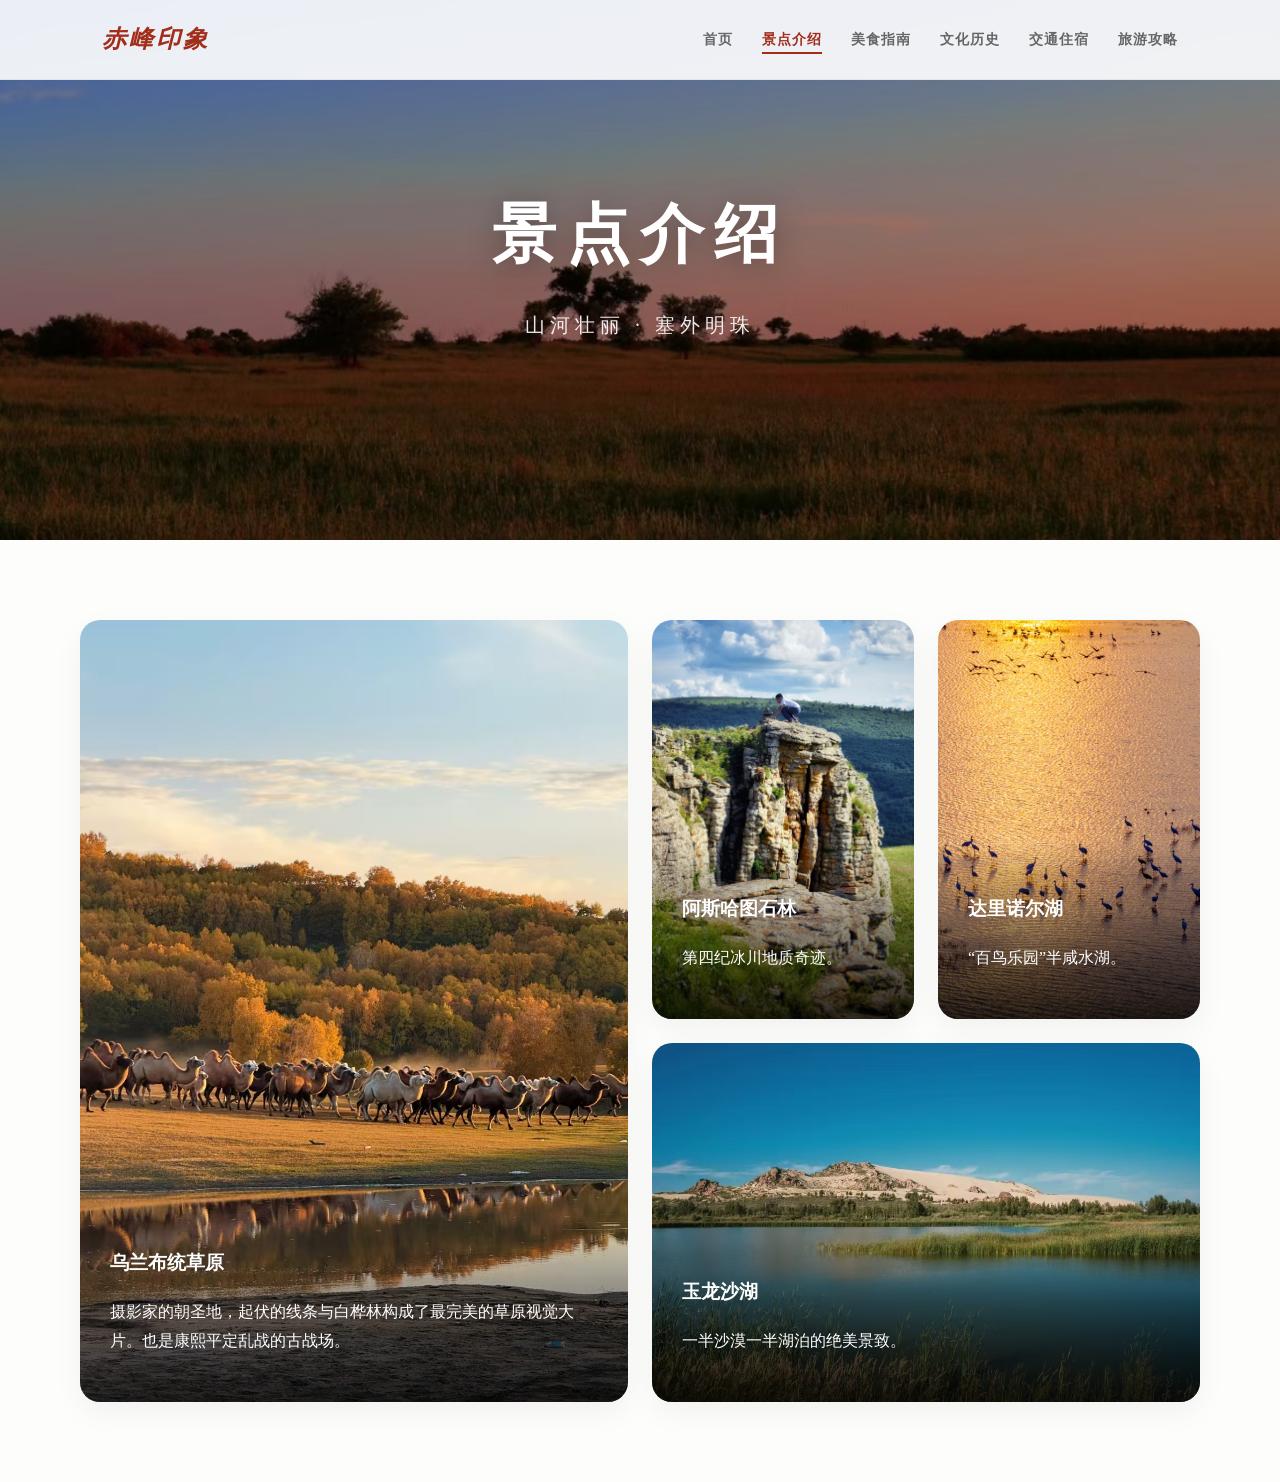
==== attractions.html @ 3bf9416d "Add files via upload" ====
<!DOCTYPE html>
<html lang="zh-CN">
<head>
    <meta charset="UTF-8">
    <meta name="viewport" content="width=device-width, initial-scale=1.0">
    <title>景点介绍 - 赤峰印象 | Attractions</title>
    <link rel="stylesheet" href="style.css">
</head>
<body>
    <nav>
        <div class="logo">赤峰印象</div>
        <div class="nav-links">
            <a href="index.html">首页</a>
            <a href="attractions.html" class="active">景点介绍</a>
            <a href="food.html">美食指南</a>
            <a href="history.html">文化历史</a>
            <a href="transport.html">交通住宿</a>
            <a href="strategy.html">旅游攻略</a>
        </div>
    </nav>

    <header class="hero-header" style="background-image: url('./images/im_bg2.jpg');">
        <h1>景点介绍</h1>
        <p>山河壮丽 · 塞外明珠</p>
    </header>

    <main class="container">
        <div class="bento-grid">
            <div class="bento-item col-2 row-2">
                <img src="./images/im_wlbt.jpg" alt="乌兰布统">
                <div class="bento-content">
                    <h3>乌兰布统草原</h3>
                    <p>摄影家的朝圣地，起伏的线条与白桦林构成了最完美的草原视觉大片。也是康熙平定乱战的古战场。</p>
                </div>
            </div>
            <div class="bento-item">
                <img src="./images/im_asht.jpg" alt="石林">
                <div class="bento-content">
                    <h3>阿斯哈图石林</h3>
                    <p>第四纪冰川地质奇迹。</p>
                </div>
            </div>
            <div class="bento-item">
                <img src="./images/im_dlne.jpg" alt="湖泊">
                <div class="bento-content">
                    <h3>达里诺尔湖</h3>
                    <p>“百鸟乐园”半咸水湖。</p>
                </div>
            </div>
            <div class="bento-item col-2">
                <img src="./images/im_ylsh.jpg" alt="沙湖">
                <div class="bento-content">
                    <h3>玉龙沙湖</h3>
                    <p>一半沙漠一半湖泊的绝美景致。</p>
                </div>
            </div>
        </div>
    </main>
    <!-- 复用首页页脚 -->
</body>
</html>
---- style.css ----
/* --- Chifeng Project Common Styles --- */
:root {
    --red: #a12d1a;    /* 经典红山红 */
    --gold: #b2945d;   /* 历史金 */
    --warm-bg: #fdfdfb; /* 复古纸张白 */
    --dark: #1a1a1a;
    --gray: #666;
    --light-gray: #f4f4f4;
}

* { box-sizing: border-box; transition: all 0.4s cubic-bezier(0.165, 0.84, 0.44, 1); }
body { 
    margin: 0; padding: 0; 
    font-family: "Microsoft YaHei", "PingFang SC", "Hiragino Sans GB", serif; 
    background-color: var(--warm-bg); color: var(--dark);
    line-height: 1.8;
}

a { text-decoration: none; color: inherit; }

/* 导航栏 */
nav {
    position: fixed; top: 0; width: 100%; z-index: 1000;
    background: rgba(255,255,255,0.9); backdrop-filter: blur(10px);
    padding: 18px 8%; display: flex;
    justify-content: space-between; align-items: center;
    border-bottom: 1px solid rgba(0,0,0,0.05);
}
.logo { font-size: 24px; font-weight: 900; color: var(--red); letter-spacing: 3px; font-style: italic; }
.nav-links a { margin-left: 25px; font-size: 14px; font-weight: bold; color: var(--gray); text-transform: uppercase; letter-spacing: 1px; }
.nav-links a:hover, .nav-links a.active { color: var(--red); border-bottom: 2px solid var(--red); padding-bottom: 5px; }

/* 公用页面头部 */
.hero-header {
    height: 60vh; background-size: cover; background-position: center;
    display: flex; flex-direction: column; justify-content: center;
    align-items: center; color: white; text-align: center;
    position: relative; margin-top: 0;
}
.hero-header::after {
    content: ''; position: absolute; inset: 0; background: rgba(0,0,0,0.4); z-index: 1;
}
.hero-header h1 { position: relative; z-index: 2; font-size: 64px; letter-spacing: 10px; font-weight: 900; filter: drop-shadow(0 5px 15px rgba(0,0,0,0.3)); margin: 0; }
.hero-header p { position: relative; z-index: 2; font-size: 20px; letter-spacing: 5px; margin-top: 15px; opacity: 0.9; }

.container { max-width: 1200px; margin: 80px auto; padding: 0 40px; }

/* 响应式网格 */
.bento-grid { display: grid; grid-template-columns: repeat(4, 1fr); gap: 24px; }
.bento-item { position: relative; border-radius: 20px; overflow: hidden; background: #fff; box-shadow: 0 10px 30px rgba(0,0,0,0.05); }
.bento-item.col-2 { grid-column: span 2; }
.bento-item.row-2 { grid-row: span 2; }
.bento-item img { width: 100%; height: 100%; object-fit: cover; }
.bento-content { position: absolute; bottom: 0; left: 0; right: 0; padding: 30px; background: linear-gradient(transparent, rgba(0,0,0,0.8)); color: white; }

/* 表格样式 */
.data-table { width: 100%; border-collapse: collapse; background: white; border-radius: 20px; overflow: hidden; box-shadow: 0 5px 20px rgba(0,0,0,0.05); }
.data-table th { background: var(--red); color: white; padding: 20px; text-align: left; }
.data-table td { padding: 20px; border-bottom: 1px solid var(--light-gray); }

/* 页脚 */
footer { background: #111; color: #555; padding: 80px 8% 40px; margin-top: 100px; }
.footer-grid { display: grid; grid-template-columns: 2fr 1fr 1fr; gap: 60px; }
.footer-grid h4 { color: white; margin-bottom: 25px; letter-spacing: 2px; }
.footer-grid p { line-height: 2; font-size: 14px; }
.copyright { text-align: center; border-top: 1px solid #222; margin-top: 60px; padding-top: 30px; font-size: 11px; letter-spacing: 4px; text-transform: uppercase; }

/* 移动端 */
@media (max-width: 900px) {
    .bento-grid, .footer-grid { grid-template-columns: 1fr; }
    .hero-header h1 { font-size: 40px; }
    .col-2, .row-2 { grid-column: auto; grid-row: auto; }
}
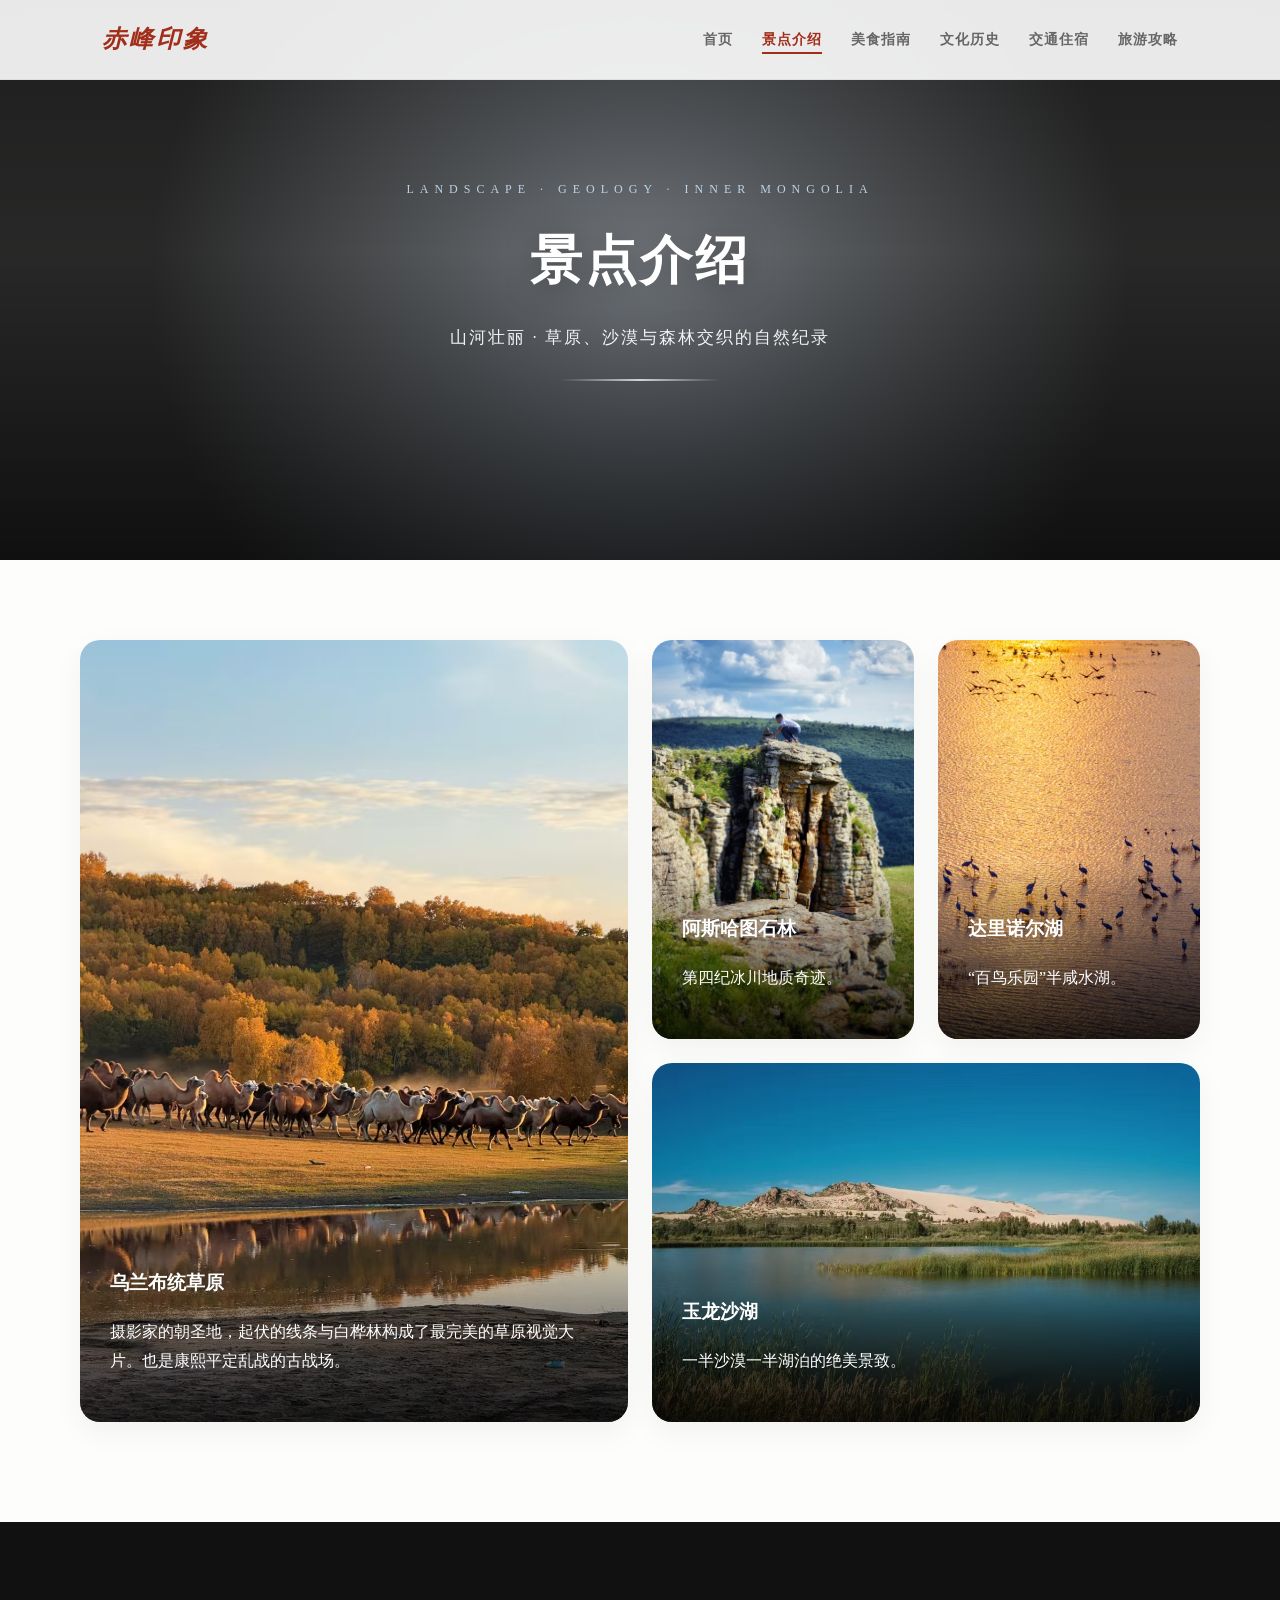
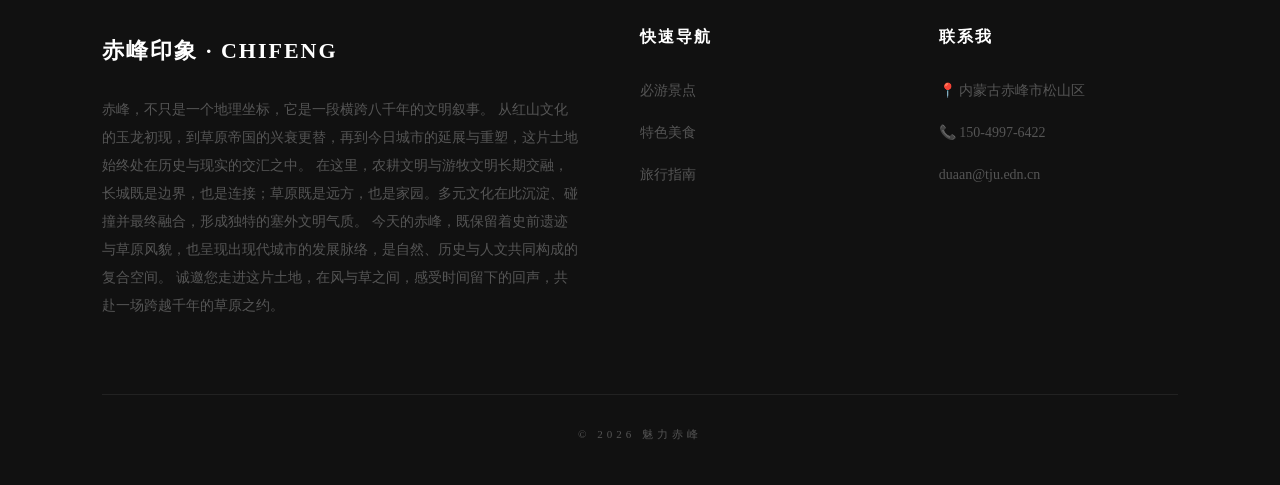
==== commit 1508768c: "Add files via upload" ====
--- a/attractions.html
+++ b/attractions.html
@@ -18,12 +18,91 @@
             <a href="strategy.html">旅游攻略</a>
         </div>
     </nav>
+<header class="hero-header" style="
+    position:relative;
+    height:560px;
+    display:flex;
+    flex-direction:column;
+    justify-content:center;
+    align-items:center;
+    text-align:center;
+    color:#fff;
+    overflow:hidden;
+    background:url('./images/im_jd.jpg') center/cover no-repeat;
+">
 
-    <header class="hero-header" style="background-image: url('./images/im_bg2.jpg');">
-        <h1>景点介绍</h1>
-        <p>山河壮丽 · 塞外明珠</p>
-    </header>
+    <!-- 自然纪录片风遮罩（更清透一点） -->
+    <div style="
+        position:absolute;
+        inset:0;
+        background:linear-gradient(
+            to bottom,
+            rgba(0,0,0,0.45) 0%,
+            rgba(0,0,0,0.25) 45%,
+            rgba(0,0,0,0.7) 100%
+        );
+        z-index:1;
+    "></div>
 
+    <!-- 空气感 / 地理感（更像航拍纪录片） -->
+    <div style="
+        position:absolute;
+        inset:0;
+        background:radial-gradient(
+            circle at center,
+            rgba(120,180,255,0.08),
+            rgba(0,0,0,0.65) 70%
+        );
+        z-index:2;
+    "></div>
+
+    <!-- 内容层 -->
+    <div style="
+        position:relative;
+        z-index:3;
+        max-width:850px;
+        padding:0 20px;
+    ">
+
+        <div style="
+            font-size:12px;
+            letter-spacing:6px;
+            opacity:0.85;
+            margin-bottom:14px;
+            color:#cfe8ff;
+        ">
+            LANDSCAPE · GEOLOGY · INNER MONGOLIA
+        </div>
+
+        <h1 style="
+            font-size:52px;
+            margin:0 0 12px;
+            font-weight:700;
+            letter-spacing:3px;
+        ">
+            景点介绍
+        </h1>
+
+        <p style="
+            font-size:17px;
+            opacity:0.92;
+            letter-spacing:2px;
+            line-height:1.8;
+        ">
+            山河壮丽 · 草原、沙漠与森林交织的自然纪录
+        </p>
+
+        <!-- 更“地理纪录片”的分隔线 -->
+        <div style="
+            width:160px;
+            height:2px;
+            background:linear-gradient(to right, transparent, rgba(255,255,255,0.75), transparent);
+            margin:26px auto 0;
+        "></div>
+
+    </div>
+
+</header>
     <main class="container">
         <div class="bento-grid">
             <div class="bento-item col-2 row-2">
@@ -56,6 +135,26 @@
             </div>
         </div>
     </main>
-    <!-- 复用首页页脚 -->
+   <footer>
+        <div class="footer-grid">
+            <div>
+                <h4 style="font-size: 22px;">赤峰印象 · CHIFENG</h4>
+                <p>赤峰，不只是一个地理坐标，它是一段横跨八千年的文明叙事。 从红山文化的玉龙初现，到草原帝国的兴衰更替，再到今日城市的延展与重塑，这片土地始终处在历史与现实的交汇之中。 在这里，农耕文明与游牧文明长期交融，长城既是边界，也是连接；草原既是远方，也是家园。多元文化在此沉淀、碰撞并最终融合，形成独特的塞外文明气质。 今天的赤峰，既保留着史前遗迹与草原风貌，也呈现出现代城市的发展脉络，是自然、历史与人文共同构成的复合空间。 诚邀您走进这片土地，在风与草之间，感受时间留下的回声，共赴一场跨越千年的草原之约。</p>
+            </div>
+            <div>
+                <h4>快速导航</h4>
+                <p><a href="attractions.html">必游景点</a></p>
+                <p><a href="food.html">特色美食</a></p>
+                <p><a href="strategy.html">旅行指南</a></p>
+            </div>
+            <div>
+                <h4>联系我</h4>
+                <p>📍 内蒙古赤峰市松山区</p>
+                <p>📞 150-4997-6422</p>
+                <p>duaan@tju.edn.cn</p>
+            </div>
+        </div>
+        <div class="copyright">© 2026 魅力赤峰</div>
+    </footer>
 </body>
-</html>
+</html>
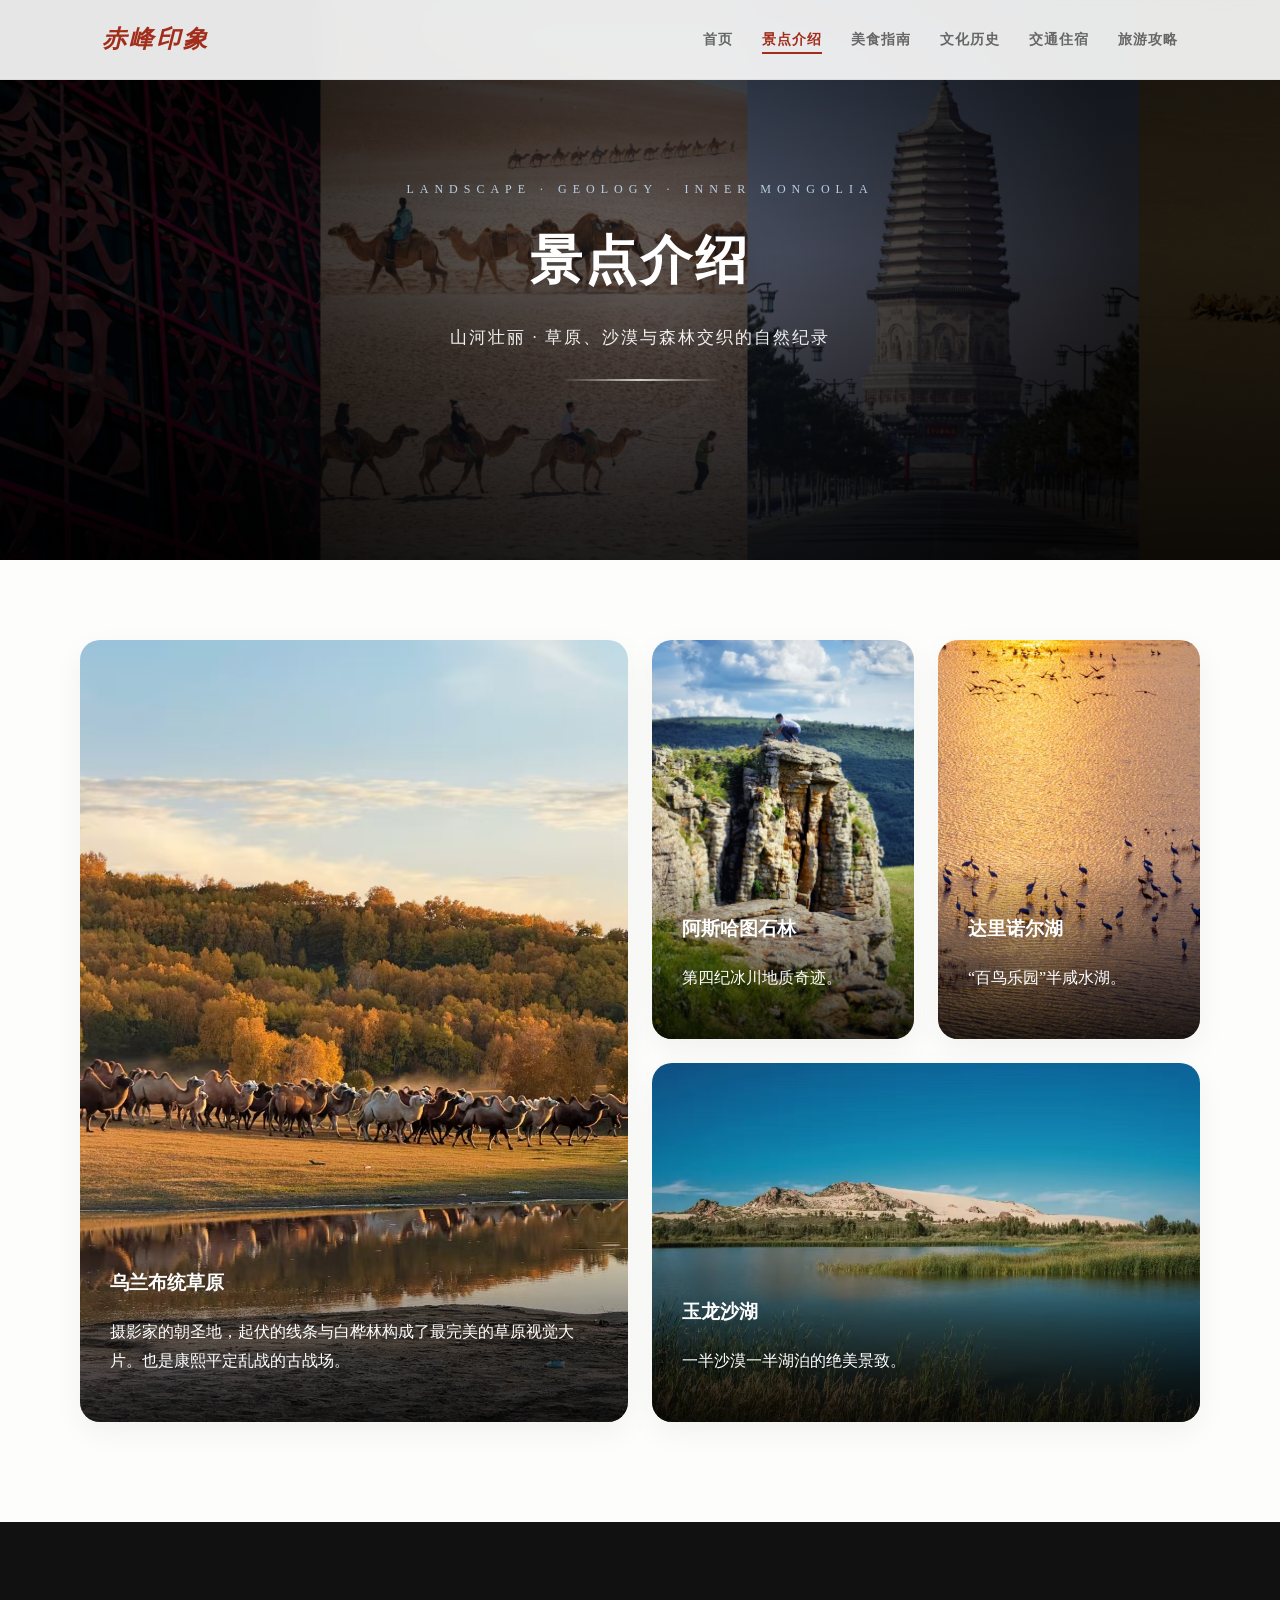
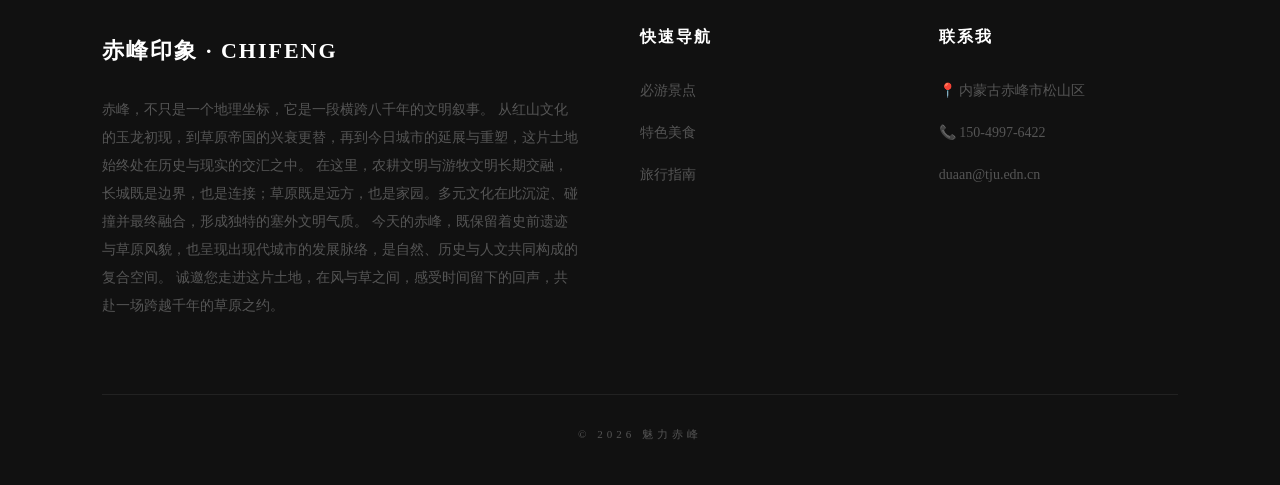
==== commit 14e12c79: "Update attractions.html" ====
--- a/attractions.html
+++ b/attractions.html
@@ -1,6 +1,6 @@
 <!DOCTYPE html>
 <html lang="zh-CN">
-<head>
+<head> 
     <meta charset="UTF-8">
     <meta name="viewport" content="width=device-width, initial-scale=1.0">
     <title>景点介绍 - 赤峰印象 | Attractions</title>
@@ -157,4 +157,4 @@
         <div class="copyright">© 2026 魅力赤峰</div>
     </footer>
 </body>
-</html>+</html>
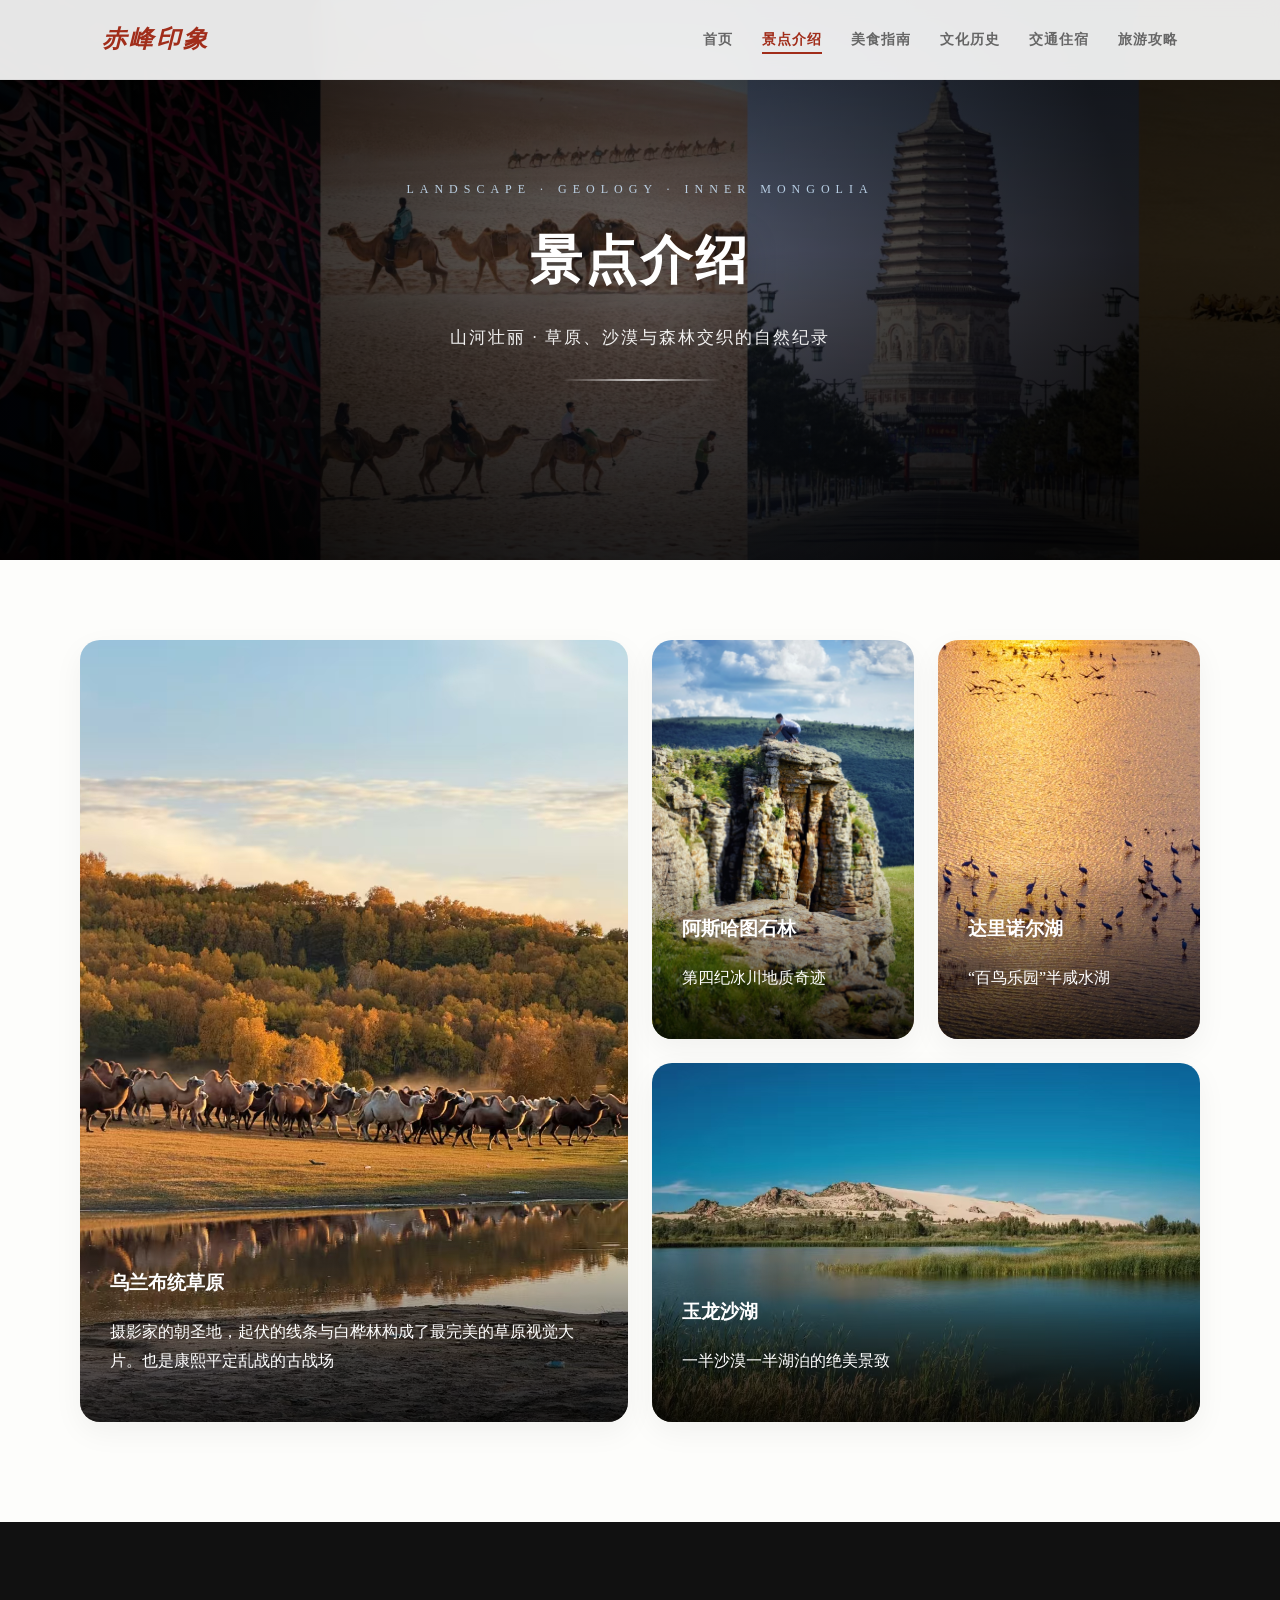
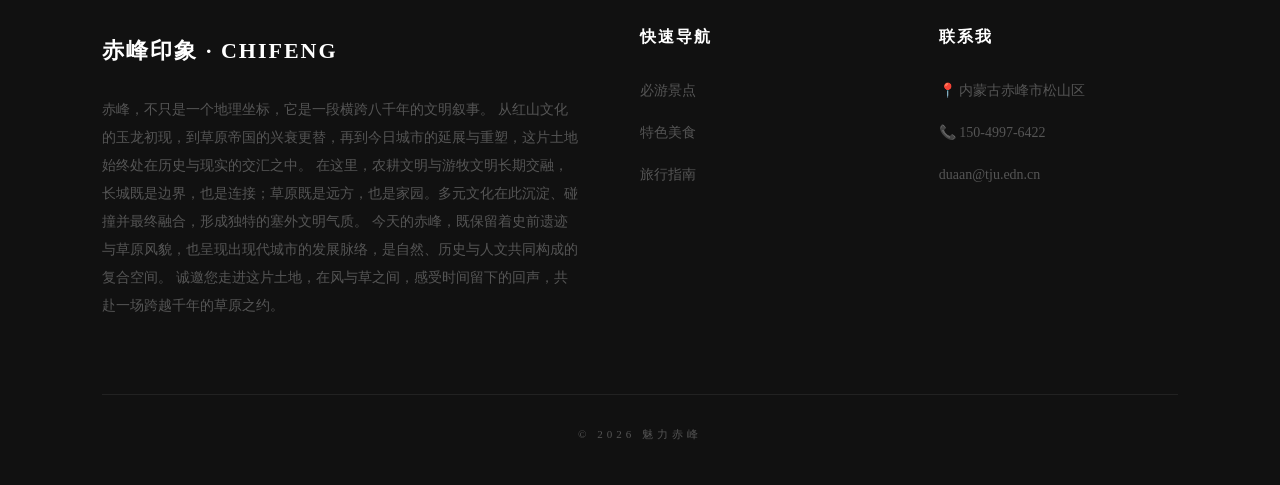
==== commit 7e70debe: "Add files via upload" ====
--- a/attractions.html
+++ b/attractions.html
@@ -1,6 +1,6 @@
 <!DOCTYPE html>
 <html lang="zh-CN">
-<head> 
+<head>
     <meta charset="UTF-8">
     <meta name="viewport" content="width=device-width, initial-scale=1.0">
     <title>景点介绍 - 赤峰印象 | Attractions</title>
@@ -109,28 +109,28 @@
                 <img src="./images/im_wlbt.jpg" alt="乌兰布统">
                 <div class="bento-content">
                     <h3>乌兰布统草原</h3>
-                    <p>摄影家的朝圣地，起伏的线条与白桦林构成了最完美的草原视觉大片。也是康熙平定乱战的古战场。</p>
+                    <p>摄影家的朝圣地，起伏的线条与白桦林构成了最完美的草原视觉大片。也是康熙平定乱战的古战场</p>
                 </div>
             </div>
             <div class="bento-item">
                 <img src="./images/im_asht.jpg" alt="石林">
                 <div class="bento-content">
                     <h3>阿斯哈图石林</h3>
-                    <p>第四纪冰川地质奇迹。</p>
+                    <p>第四纪冰川地质奇迹</p>
                 </div>
             </div>
             <div class="bento-item">
                 <img src="./images/im_dlne.jpg" alt="湖泊">
                 <div class="bento-content">
                     <h3>达里诺尔湖</h3>
-                    <p>“百鸟乐园”半咸水湖。</p>
+                    <p>“百鸟乐园”半咸水湖</p>
                 </div>
             </div>
             <div class="bento-item col-2">
                 <img src="./images/im_ylsh.jpg" alt="沙湖">
                 <div class="bento-content">
                     <h3>玉龙沙湖</h3>
-                    <p>一半沙漠一半湖泊的绝美景致。</p>
+                    <p>一半沙漠一半湖泊的绝美景致</p>
                 </div>
             </div>
         </div>
@@ -157,4 +157,4 @@
         <div class="copyright">© 2026 魅力赤峰</div>
     </footer>
 </body>
-</html>
+</html>
--- a/style.css
+++ b/style.css
@@ -1,73 +1,215 @@
-/* --- Chifeng Project Common Styles --- */
-:root {
-    --red: #a12d1a;    /* 经典红山红 */
-    --gold: #b2945d;   /* 历史金 */
-    --warm-bg: #fdfdfb; /* 复古纸张白 */
-    --dark: #1a1a1a;
-    --gray: #666;
-    --light-gray: #f4f4f4;
-}
-
-* { box-sizing: border-box; transition: all 0.4s cubic-bezier(0.165, 0.84, 0.44, 1); }
-body { 
-    margin: 0; padding: 0; 
-    font-family: "Microsoft YaHei", "PingFang SC", "Hiragino Sans GB", serif; 
-    background-color: var(--warm-bg); color: var(--dark);
-    line-height: 1.8;
-}
-
-a { text-decoration: none; color: inherit; }
-
-/* 导航栏 */
-nav {
-    position: fixed; top: 0; width: 100%; z-index: 1000;
-    background: rgba(255,255,255,0.9); backdrop-filter: blur(10px);
-    padding: 18px 8%; display: flex;
-    justify-content: space-between; align-items: center;
-    border-bottom: 1px solid rgba(0,0,0,0.05);
-}
-.logo { font-size: 24px; font-weight: 900; color: var(--red); letter-spacing: 3px; font-style: italic; }
-.nav-links a { margin-left: 25px; font-size: 14px; font-weight: bold; color: var(--gray); text-transform: uppercase; letter-spacing: 1px; }
-.nav-links a:hover, .nav-links a.active { color: var(--red); border-bottom: 2px solid var(--red); padding-bottom: 5px; }
-
-/* 公用页面头部 */
-.hero-header {
-    height: 60vh; background-size: cover; background-position: center;
-    display: flex; flex-direction: column; justify-content: center;
-    align-items: center; color: white; text-align: center;
-    position: relative; margin-top: 0;
-}
-.hero-header::after {
-    content: ''; position: absolute; inset: 0; background: rgba(0,0,0,0.4); z-index: 1;
-}
-.hero-header h1 { position: relative; z-index: 2; font-size: 64px; letter-spacing: 10px; font-weight: 900; filter: drop-shadow(0 5px 15px rgba(0,0,0,0.3)); margin: 0; }
-.hero-header p { position: relative; z-index: 2; font-size: 20px; letter-spacing: 5px; margin-top: 15px; opacity: 0.9; }
-
-.container { max-width: 1200px; margin: 80px auto; padding: 0 40px; }
-
-/* 响应式网格 */
-.bento-grid { display: grid; grid-template-columns: repeat(4, 1fr); gap: 24px; }
-.bento-item { position: relative; border-radius: 20px; overflow: hidden; background: #fff; box-shadow: 0 10px 30px rgba(0,0,0,0.05); }
-.bento-item.col-2 { grid-column: span 2; }
-.bento-item.row-2 { grid-row: span 2; }
-.bento-item img { width: 100%; height: 100%; object-fit: cover; }
-.bento-content { position: absolute; bottom: 0; left: 0; right: 0; padding: 30px; background: linear-gradient(transparent, rgba(0,0,0,0.8)); color: white; }
-
-/* 表格样式 */
-.data-table { width: 100%; border-collapse: collapse; background: white; border-radius: 20px; overflow: hidden; box-shadow: 0 5px 20px rgba(0,0,0,0.05); }
-.data-table th { background: var(--red); color: white; padding: 20px; text-align: left; }
-.data-table td { padding: 20px; border-bottom: 1px solid var(--light-gray); }
-
-/* 页脚 */
-footer { background: #111; color: #555; padding: 80px 8% 40px; margin-top: 100px; }
-.footer-grid { display: grid; grid-template-columns: 2fr 1fr 1fr; gap: 60px; }
-.footer-grid h4 { color: white; margin-bottom: 25px; letter-spacing: 2px; }
-.footer-grid p { line-height: 2; font-size: 14px; }
-.copyright { text-align: center; border-top: 1px solid #222; margin-top: 60px; padding-top: 30px; font-size: 11px; letter-spacing: 4px; text-transform: uppercase; }
-
-/* 移动端 */
-@media (max-width: 900px) {
-    .bento-grid, .footer-grid { grid-template-columns: 1fr; }
-    .hero-header h1 { font-size: 40px; }
-    .col-2, .row-2 { grid-column: auto; grid-row: auto; }
-}
+/* --- Chifeng Project Common Styles --- */
+:root {
+    --red: #a12d1a;    /* 经典红山红 */
+    --gold: #b2945d;   /* 历史金 */
+    --warm-bg: #fdfdfb; /* 复古纸张白 */
+    --dark: #1a1a1a;
+    --gray: #666;
+    --light-gray: #f4f4f4;
+}
+
+* { box-sizing: border-box; transition: all 0.4s cubic-bezier(0.165, 0.84, 0.44, 1); }
+body { 
+    margin: 0; padding: 0; 
+    font-family: "Microsoft YaHei", "PingFang SC", "Hiragino Sans GB", serif; 
+    background-color: var(--warm-bg); color: var(--dark);
+    line-height: 1.8;
+}
+
+a { text-decoration: none; color: inherit; }
+
+/* 导航栏 */
+nav {
+    position: fixed; top: 0; width: 100%; z-index: 1000;
+    background: rgba(255,255,255,0.9); backdrop-filter: blur(10px);
+    padding: 18px 8%; display: flex;
+    justify-content: space-between; align-items: center;
+    border-bottom: 1px solid rgba(0,0,0,0.05);
+}
+.logo { font-size: 24px; font-weight: 900; color: var(--red); letter-spacing: 3px; font-style: italic; }
+.nav-links a { margin-left: 25px; font-size: 14px; font-weight: bold; color: var(--gray); text-transform: uppercase; letter-spacing: 1px; }
+.nav-links a:hover, .nav-links a.active { color: var(--red); border-bottom: 2px solid var(--red); padding-bottom: 5px; }
+
+/* 公用页面头部 */
+.hero-header {
+    height: 60vh; background-size: cover; background-position: center;
+    display: flex; flex-direction: column; justify-content: center;
+    align-items: center; color: white; text-align: center;
+    position: relative; margin-top: 0;
+}
+.hero-header::after {
+    content: ''; position: absolute; inset: 0; background: rgba(0,0,0,0.4); z-index: 1;
+}
+.hero-header h1 { position: relative; z-index: 2; font-size: 64px; letter-spacing: 10px; font-weight: 900; filter: drop-shadow(0 5px 15px rgba(0,0,0,0.3)); margin: 0; }
+.hero-header p { position: relative; z-index: 2; font-size: 20px; letter-spacing: 5px; margin-top: 15px; opacity: 0.9; }
+
+.container { max-width: 1200px; margin: 80px auto; padding: 0 40px; }
+
+/* 响应式网格 */
+.bento-grid { display: grid; grid-template-columns: repeat(4, 1fr); gap: 24px; }
+.bento-item { position: relative; border-radius: 20px; overflow: hidden; background: #fff; box-shadow: 0 10px 30px rgba(0,0,0,0.05); }
+.bento-item.col-2 { grid-column: span 2; }
+.bento-item.row-2 { grid-row: span 2; }
+.bento-item img { width: 100%; height: 100%; object-fit: cover; }
+.bento-content { position: absolute; bottom: 0; left: 0; right: 0; padding: 30px; background: linear-gradient(transparent, rgba(0,0,0,0.8)); color: white; }
+
+/* 表格样式 */
+.data-table { width: 100%; border-collapse: collapse; background: white; border-radius: 20px; overflow: hidden; box-shadow: 0 5px 20px rgba(0,0,0,0.05); }
+.data-table th { background: var(--red); color: white; padding: 20px; text-align: left; }
+.data-table td { padding: 20px; border-bottom: 1px solid var(--light-gray); }
+
+/* 页脚 */
+footer { background: #111; color: #555; padding: 80px 8% 40px; margin-top: 100px; }
+.footer-grid { display: grid; grid-template-columns: 2fr 1fr 1fr; gap: 60px; }
+.footer-grid h4 { color: white; margin-bottom: 25px; letter-spacing: 2px; }
+.footer-grid p { line-height: 2; font-size: 14px; }
+.copyright { text-align: center; border-top: 1px solid #222; margin-top: 60px; padding-top: 30px; font-size: 11px; letter-spacing: 4px; text-transform: uppercase; }
+
+/* 移动端 */
+
+/* =========================
+   🎬 作品级移动端 UI系统
+   ========================= */
+
+@media (max-width:768px){
+
+    /* ===== 全局基础 ===== */
+    body{
+        background:#fafafa;
+    }
+
+    .container{
+        padding:0 14px;
+    }
+
+    /* =========================
+       🧭 顶部导航（APP化）
+       ========================= */
+    nav{
+        position:sticky;
+        top:0;
+        z-index:999;
+        background:rgba(255,255,255,0.92);
+        backdrop-filter: blur(10px);
+        padding:12px 14px;
+        flex-direction:column;
+        align-items:flex-start;
+        gap:10px;
+    }
+
+    .logo{
+        font-size:20px;
+        letter-spacing:1px;
+    }
+
+    .nav-links{
+        width:100%;
+        display:flex;
+        overflow-x:auto;
+        gap:10px;
+        padding-bottom:4px;
+        -webkit-overflow-scrolling:touch;
+    }
+
+    .nav-links a{
+        flex:0 0 auto;
+        font-size:13px;
+        padding:6px 14px;
+        background:#f3f3f3;
+        border-radius:999px;
+        white-space:nowrap;
+    }
+
+    .nav-links a.active{
+        background:rgba(180,30,30,0.12);
+        color:var(--red);
+    }
+
+    /* =========================
+       🎥 Hero（电影开场感）
+       ========================= */
+    .hero-header h1{
+        font-size:34px !important;
+        letter-spacing:2px;
+    }
+
+    .hero-header p{
+        font-size:14px !important;
+        opacity:0.9;
+        padding:0 10px;
+    }
+
+    /* =========================
+       🧱 通用标题
+       ========================= */
+    h1,h2{
+        letter-spacing:1px;
+    }
+
+    h2{
+        font-size:22px !important;
+        margin:40px 0 20px !important;
+    }
+
+    /* =========================
+       📱 卡片系统（核心升级）
+       ========================= */
+
+    .food-list,
+    .stay-grid,
+    .history-intro{
+        grid-template-columns:1fr !important;
+        gap:16px !important;
+    }
+
+    /* 卡片统一高级化 */
+    .food-item,
+    .stay-card,
+    .transport-card{
+        background:#fff;
+        border-radius:18px;
+        box-shadow:0 10px 25px rgba(0,0,0,0.06);
+        padding:16px !important;
+        transition:0.3s;
+    }
+
+    /* 点击反馈（移动端体验关键） */
+    .food-item:active,
+    .stay-card:active,
+    .transport-card:active{
+        transform:scale(0.98);
+    }
+
+    /* 图片系统 */
+    .food-item img,
+    .stay-card img{
+        width:100% !important;
+        height:180px !important;
+        border-radius:14px;
+        object-fit:cover;
+        margin-bottom:10px;
+    }
+
+    /* =========================
+       🧾 文本系统优化
+       ========================= */
+    p{
+        line-height:1.7;
+    }
+
+    /* =========================
+       🎯 按钮系统（更像APP）
+       ========================= */
+    a{
+        -webkit-tap-highlight-color: transparent;
+    }
+
+    .history-btn,
+    a[style*="border-radius: 50px"]{
+        width:100%;
+        display:block;
+        text-align:center;
+        padding:12px 0;
+    }
+
+}
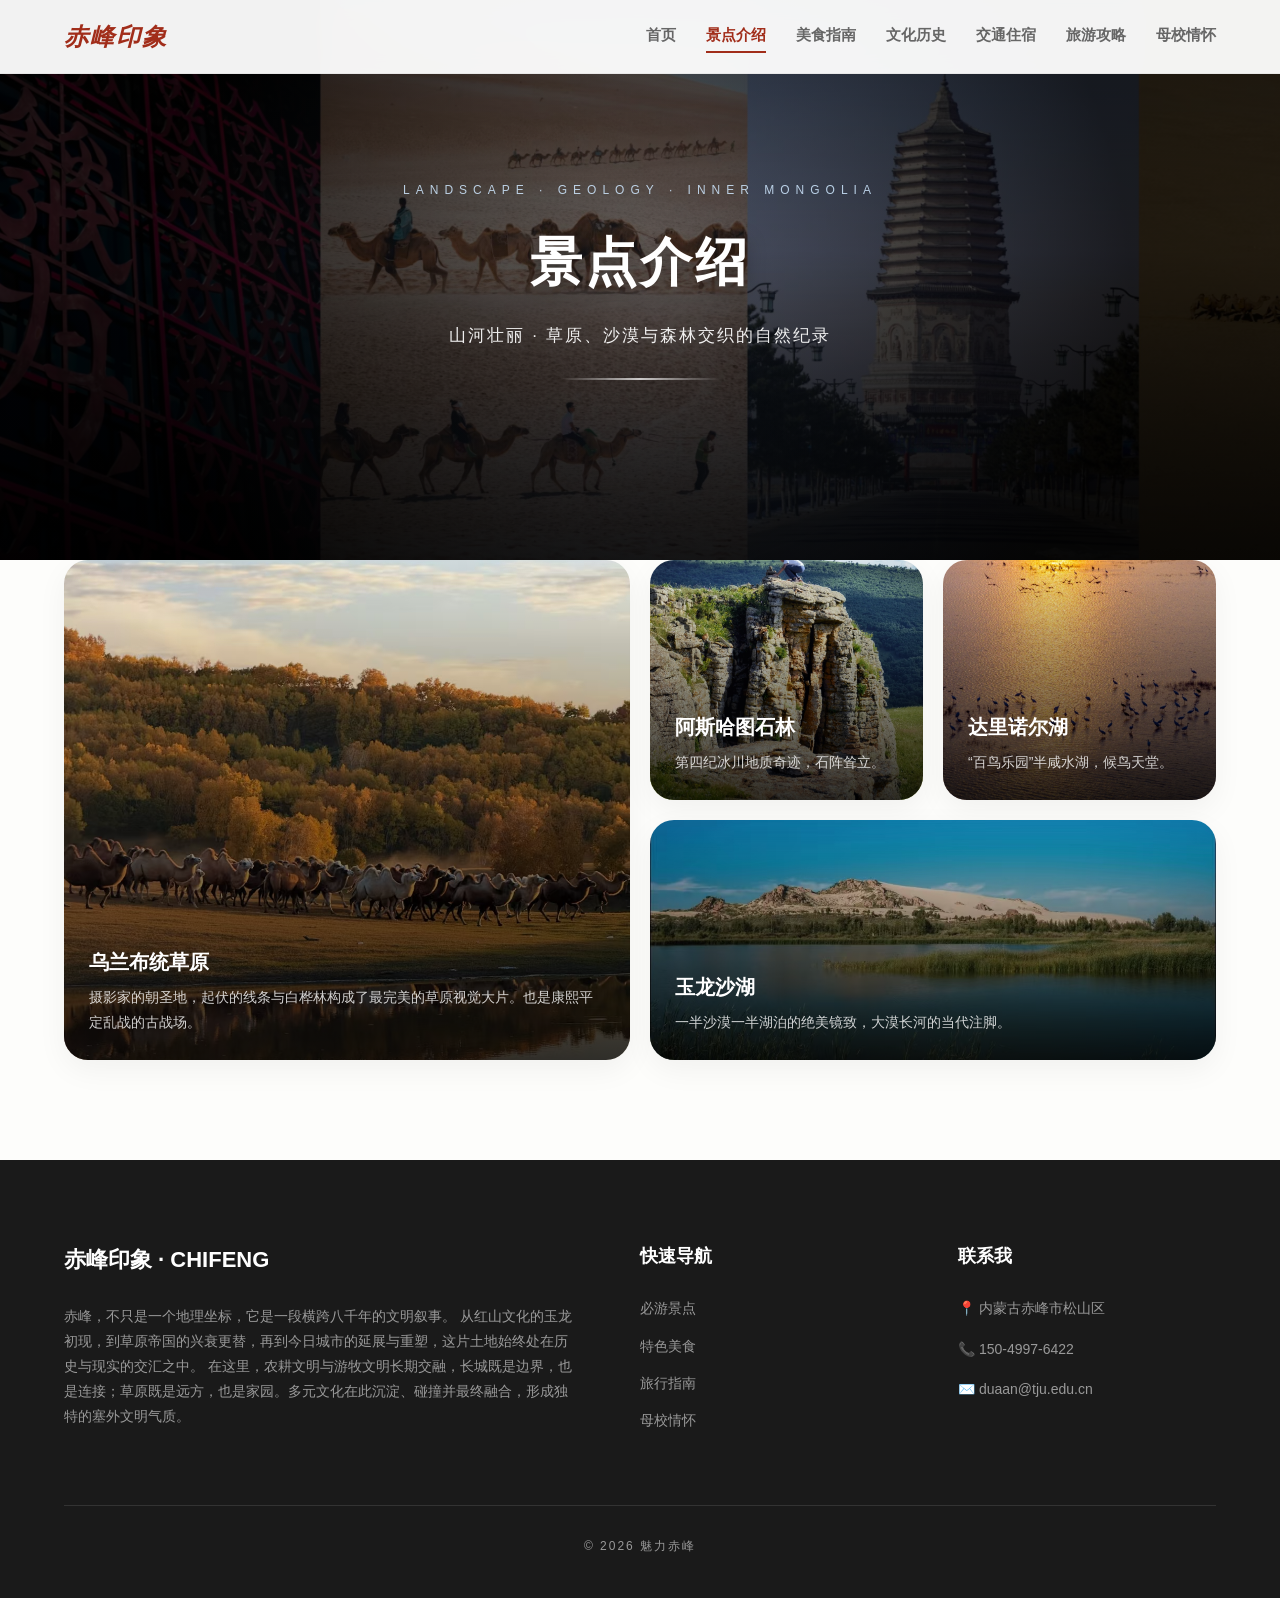
==== commit 7f8953a0: "Add files via upload" ====
--- a/attractions.html
+++ b/attractions.html
@@ -8,14 +8,17 @@
 </head>
 <body>
     <nav>
-        <div class="logo">赤峰印象</div>
-        <div class="nav-links">
-            <a href="index.html">首页</a>
-            <a href="attractions.html" class="active">景点介绍</a>
-            <a href="food.html">美食指南</a>
-            <a href="history.html">文化历史</a>
-            <a href="transport.html">交通住宿</a>
-            <a href="strategy.html">旅游攻略</a>
+        <div class="container nav-container">
+            <div class="logo">赤峰印象</div>
+            <div class="nav-links">
+                <a href="index.html">首页</a>
+                <a href="attractions.html" class="active">景点介绍</a>
+                <a href="food.html">美食指南</a>
+                <a href="history.html">文化历史</a>
+                <a href="transport.html">交通住宿</a>
+                <a href="strategy.html">旅游攻略</a>
+                <a href="school.html">母校情怀</a>
+            </div>
         </div>
     </nav>
 <header class="hero-header" style="
@@ -31,7 +34,7 @@
     background:url('./images/im_jd.jpg') center/cover no-repeat;
 ">
 
-    <!-- 自然纪录片风遮罩（更清透一点） -->
+    <!-- 自然纪录片风遮罩 -->
     <div style="
         position:absolute;
         inset:0;
@@ -44,7 +47,7 @@
         z-index:1;
     "></div>
 
-    <!-- 空气感 / 地理感（更像航拍纪录片） -->
+    <!-- 空气感 / 地理感 -->
     <div style="
         position:absolute;
         inset:0;
@@ -92,69 +95,72 @@
             山河壮丽 · 草原、沙漠与森林交织的自然纪录
         </p>
 
-        <!-- 更“地理纪录片”的分隔线 -->
+        <!-- 分隔线 -->
         <div style="
             width:160px;
             height:2px;
             background:linear-gradient(to right, transparent, rgba(255,255,255,0.75), transparent);
             margin:26px auto 0;
         "></div>
+    </div>
+</header>
 
-    </div>
-
-</header>
     <main class="container">
         <div class="bento-grid">
-            <div class="bento-item col-2 row-2">
+            <div class="bento-item col-span-2 row-span-2">
                 <img src="./images/im_wlbt.jpg" alt="乌兰布统">
-                <div class="bento-content">
+                <div class="bento-overlay">
                     <h3>乌兰布统草原</h3>
-                    <p>摄影家的朝圣地，起伏的线条与白桦林构成了最完美的草原视觉大片。也是康熙平定乱战的古战场</p>
+                    <p>摄影家的朝圣地，起伏的线条与白桦林构成了最完美的草原视觉大片。也是康熙平定乱战的古战场。</p>
                 </div>
             </div>
             <div class="bento-item">
                 <img src="./images/im_asht.jpg" alt="石林">
-                <div class="bento-content">
+                <div class="bento-overlay">
                     <h3>阿斯哈图石林</h3>
-                    <p>第四纪冰川地质奇迹</p>
+                    <p>第四纪冰川地质奇迹，石阵耸立。</p>
                 </div>
             </div>
             <div class="bento-item">
                 <img src="./images/im_dlne.jpg" alt="湖泊">
-                <div class="bento-content">
+                <div class="bento-overlay">
                     <h3>达里诺尔湖</h3>
-                    <p>“百鸟乐园”半咸水湖</p>
+                    <p>“百鸟乐园”半咸水湖，候鸟天堂。</p>
                 </div>
             </div>
-            <div class="bento-item col-2">
+            <div class="bento-item col-span-2">
                 <img src="./images/im_ylsh.jpg" alt="沙湖">
-                <div class="bento-content">
+                <div class="bento-overlay">
                     <h3>玉龙沙湖</h3>
-                    <p>一半沙漠一半湖泊的绝美景致</p>
+                    <p>一半沙漠一半湖泊的绝美镜致，大漠长河的当代注脚。</p>
                 </div>
             </div>
         </div>
     </main>
+
    <footer>
-        <div class="footer-grid">
-            <div>
-                <h4 style="font-size: 22px;">赤峰印象 · CHIFENG</h4>
-                <p>赤峰，不只是一个地理坐标，它是一段横跨八千年的文明叙事。 从红山文化的玉龙初现，到草原帝国的兴衰更替，再到今日城市的延展与重塑，这片土地始终处在历史与现实的交汇之中。 在这里，农耕文明与游牧文明长期交融，长城既是边界，也是连接；草原既是远方，也是家园。多元文化在此沉淀、碰撞并最终融合，形成独特的塞外文明气质。 今天的赤峰，既保留着史前遗迹与草原风貌，也呈现出现代城市的发展脉络，是自然、历史与人文共同构成的复合空间。 诚邀您走进这片土地，在风与草之间，感受时间留下的回声，共赴一场跨越千年的草原之约。</p>
+        <div class="container">
+            <div class="footer-grid">
+                <div>
+                    <h4 style="font-size: 22px; color: white;">赤峰印象 · CHIFENG</h4>
+                    <p>赤峰，不只是一个地理坐标，它是一段横跨八千年的文明叙事。 从红山文化的玉龙初现，到草原帝国的兴衰更替，再到今日城市的延展与重塑，这片土地始终处在历史与现实的交汇之中。 在这里，农耕文明与游牧文明长期交融，长城既是边界，也是连接；草原既是远方，也是家园。多元文化在此沉淀、碰撞并最终融合，形成独特的塞外文明气质。</p>
+                </div>
+                <div class="footer-links">
+                    <h4>快速导航</h4>
+                    <a href="attractions.html">必游景点</a>
+                    <a href="food.html">特色美食</a>
+                    <a href="strategy.html">旅行指南</a>
+                    <a href="school.html">母校情怀</a>
+                </div>
+                <div>
+                    <h4>联系我</h4>
+                    <p>📍 内蒙古赤峰市松山区</p>
+                    <p>📞 150-4997-6422</p>
+                    <p>✉️ duaan@tju.edu.cn</p>
+                </div>
             </div>
-            <div>
-                <h4>快速导航</h4>
-                <p><a href="attractions.html">必游景点</a></p>
-                <p><a href="food.html">特色美食</a></p>
-                <p><a href="strategy.html">旅行指南</a></p>
-            </div>
-            <div>
-                <h4>联系我</h4>
-                <p>📍 内蒙古赤峰市松山区</p>
-                <p>📞 150-4997-6422</p>
-                <p>duaan@tju.edn.cn</p>
-            </div>
+            <div class="copyright">© 2026 魅力赤峰</div>
         </div>
-        <div class="copyright">© 2026 魅力赤峰</div>
     </footer>
 </body>
-</html>+</html>
--- a/style.css
+++ b/style.css
@@ -1,215 +1,401 @@
-/* --- Chifeng Project Common Styles --- */
-:root {
-    --red: #a12d1a;    /* 经典红山红 */
-    --gold: #b2945d;   /* 历史金 */
-    --warm-bg: #fdfdfb; /* 复古纸张白 */
-    --dark: #1a1a1a;
-    --gray: #666;
-    --light-gray: #f4f4f4;
-}
-
-* { box-sizing: border-box; transition: all 0.4s cubic-bezier(0.165, 0.84, 0.44, 1); }
-body { 
-    margin: 0; padding: 0; 
-    font-family: "Microsoft YaHei", "PingFang SC", "Hiragino Sans GB", serif; 
-    background-color: var(--warm-bg); color: var(--dark);
-    line-height: 1.8;
-}
-
-a { text-decoration: none; color: inherit; }
-
-/* 导航栏 */
-nav {
-    position: fixed; top: 0; width: 100%; z-index: 1000;
-    background: rgba(255,255,255,0.9); backdrop-filter: blur(10px);
-    padding: 18px 8%; display: flex;
-    justify-content: space-between; align-items: center;
-    border-bottom: 1px solid rgba(0,0,0,0.05);
-}
-.logo { font-size: 24px; font-weight: 900; color: var(--red); letter-spacing: 3px; font-style: italic; }
-.nav-links a { margin-left: 25px; font-size: 14px; font-weight: bold; color: var(--gray); text-transform: uppercase; letter-spacing: 1px; }
-.nav-links a:hover, .nav-links a.active { color: var(--red); border-bottom: 2px solid var(--red); padding-bottom: 5px; }
-
-/* 公用页面头部 */
-.hero-header {
-    height: 60vh; background-size: cover; background-position: center;
-    display: flex; flex-direction: column; justify-content: center;
-    align-items: center; color: white; text-align: center;
-    position: relative; margin-top: 0;
-}
-.hero-header::after {
-    content: ''; position: absolute; inset: 0; background: rgba(0,0,0,0.4); z-index: 1;
-}
-.hero-header h1 { position: relative; z-index: 2; font-size: 64px; letter-spacing: 10px; font-weight: 900; filter: drop-shadow(0 5px 15px rgba(0,0,0,0.3)); margin: 0; }
-.hero-header p { position: relative; z-index: 2; font-size: 20px; letter-spacing: 5px; margin-top: 15px; opacity: 0.9; }
-
-.container { max-width: 1200px; margin: 80px auto; padding: 0 40px; }
-
-/* 响应式网格 */
-.bento-grid { display: grid; grid-template-columns: repeat(4, 1fr); gap: 24px; }
-.bento-item { position: relative; border-radius: 20px; overflow: hidden; background: #fff; box-shadow: 0 10px 30px rgba(0,0,0,0.05); }
-.bento-item.col-2 { grid-column: span 2; }
-.bento-item.row-2 { grid-row: span 2; }
-.bento-item img { width: 100%; height: 100%; object-fit: cover; }
-.bento-content { position: absolute; bottom: 0; left: 0; right: 0; padding: 30px; background: linear-gradient(transparent, rgba(0,0,0,0.8)); color: white; }
-
-/* 表格样式 */
-.data-table { width: 100%; border-collapse: collapse; background: white; border-radius: 20px; overflow: hidden; box-shadow: 0 5px 20px rgba(0,0,0,0.05); }
-.data-table th { background: var(--red); color: white; padding: 20px; text-align: left; }
-.data-table td { padding: 20px; border-bottom: 1px solid var(--light-gray); }
-
-/* 页脚 */
-footer { background: #111; color: #555; padding: 80px 8% 40px; margin-top: 100px; }
-.footer-grid { display: grid; grid-template-columns: 2fr 1fr 1fr; gap: 60px; }
-.footer-grid h4 { color: white; margin-bottom: 25px; letter-spacing: 2px; }
-.footer-grid p { line-height: 2; font-size: 14px; }
-.copyright { text-align: center; border-top: 1px solid #222; margin-top: 60px; padding-top: 30px; font-size: 11px; letter-spacing: 4px; text-transform: uppercase; }
-
-/* 移动端 */
-
-/* =========================
-   🎬 作品级移动端 UI系统
-   ========================= */
-
-@media (max-width:768px){
-
-    /* ===== 全局基础 ===== */
-    body{
-        background:#fafafa;
-    }
-
-    .container{
-        padding:0 14px;
-    }
-
-    /* =========================
-       🧭 顶部导航（APP化）
-       ========================= */
-    nav{
-        position:sticky;
-        top:0;
-        z-index:999;
-        background:rgba(255,255,255,0.92);
-        backdrop-filter: blur(10px);
-        padding:12px 14px;
-        flex-direction:column;
-        align-items:flex-start;
-        gap:10px;
-    }
-
-    .logo{
-        font-size:20px;
-        letter-spacing:1px;
-    }
-
-    .nav-links{
-        width:100%;
-        display:flex;
-        overflow-x:auto;
-        gap:10px;
-        padding-bottom:4px;
-        -webkit-overflow-scrolling:touch;
-    }
-
-    .nav-links a{
-        flex:0 0 auto;
-        font-size:13px;
-        padding:6px 14px;
-        background:#f3f3f3;
-        border-radius:999px;
-        white-space:nowrap;
-    }
-
-    .nav-links a.active{
-        background:rgba(180,30,30,0.12);
-        color:var(--red);
-    }
-
-    /* =========================
-       🎥 Hero（电影开场感）
-       ========================= */
-    .hero-header h1{
-        font-size:34px !important;
-        letter-spacing:2px;
-    }
-
-    .hero-header p{
-        font-size:14px !important;
-        opacity:0.9;
-        padding:0 10px;
-    }
-
-    /* =========================
-       🧱 通用标题
-       ========================= */
-    h1,h2{
-        letter-spacing:1px;
-    }
-
-    h2{
-        font-size:22px !important;
-        margin:40px 0 20px !important;
-    }
-
-    /* =========================
-       📱 卡片系统（核心升级）
-       ========================= */
-
-    .food-list,
-    .stay-grid,
-    .history-intro{
-        grid-template-columns:1fr !important;
-        gap:16px !important;
-    }
-
-    /* 卡片统一高级化 */
-    .food-item,
-    .stay-card,
-    .transport-card{
-        background:#fff;
-        border-radius:18px;
-        box-shadow:0 10px 25px rgba(0,0,0,0.06);
-        padding:16px !important;
-        transition:0.3s;
-    }
-
-    /* 点击反馈（移动端体验关键） */
-    .food-item:active,
-    .stay-card:active,
-    .transport-card:active{
-        transform:scale(0.98);
-    }
-
-    /* 图片系统 */
-    .food-item img,
-    .stay-card img{
-        width:100% !important;
-        height:180px !important;
-        border-radius:14px;
-        object-fit:cover;
-        margin-bottom:10px;
-    }
-
-    /* =========================
-       🧾 文本系统优化
-       ========================= */
-    p{
-        line-height:1.7;
-    }
-
-    /* =========================
-       🎯 按钮系统（更像APP）
-       ========================= */
-    a{
-        -webkit-tap-highlight-color: transparent;
-    }
-
-    .history-btn,
-    a[style*="border-radius: 50px"]{
-        width:100%;
-        display:block;
-        text-align:center;
-        padding:12px 0;
-    }
-
-}+/* --- Chifeng Tourism Project - Master Stylesheet --- */
+
+:root {
+    --red: #a12d1a;        /* Hongshan Red - Cultural Heritage */
+    --gold: #b2945d;       /* Golden Grasslands / Liao History */
+    --warm-bg: #fdfdfb;    /* Warm Paper-like Background */
+    --white: #ffffff;
+    --dark: #1a1a1a;       /* Primary Text */
+    --gray: #666666;       /* Secondary Text */
+    --light-gray: #f4f4f4; /* Subtle section backgrounds */
+    --shadow: 0 10px 30px rgba(0,0,0,0.05); /* Soft, consistent shadows */
+    --transition: all 0.4s cubic-bezier(0.165, 0.84, 0.44, 1);
+}
+
+* {
+    box-sizing: border-box;
+    margin: 0;
+    padding: 0;
+}
+
+body {
+    font-family: "PingFang SC", "Hiragino Sans GB", "Microsoft YaHei", "WenQuanYi Micro Hei", sans-serif;
+    background-color: var(--warm-bg);
+    color: var(--dark);
+    line-height: 1.8;
+    overflow-x: hidden;
+}
+
+a {
+    text-decoration: none;
+    color: inherit;
+    transition: var(--transition);
+}
+
+/* --- Layout Containers --- */
+.container {
+    max-width: 1200px;
+    margin: 0 auto;
+    padding: 0 24px;
+}
+
+section {
+    padding: 80px 0;
+}
+
+/* --- Navigation --- */
+nav {
+    position: fixed;
+    top: 0;
+    width: 100%;
+    z-index: 1000;
+    background: rgba(255, 255, 255, 0.95);
+    backdrop-filter: blur(10px);
+    border-bottom: 1px solid rgba(0, 0, 0, 0.05);
+    padding: 15px 0;
+}
+
+.nav-container {
+    display: flex;
+    justify-content: space-between;
+    align-items: center;
+}
+
+.logo {
+    font-size: 24px;
+    font-weight: 800;
+    color: var(--red);
+    letter-spacing: 2px;
+    font-style: italic;
+}
+
+.nav-links {
+    display: flex;
+    gap: 30px;
+}
+
+.nav-links a {
+    font-size: 15px;
+    font-weight: 600;
+    color: var(--gray);
+    position: relative;
+    padding-bottom: 5px;
+}
+
+.nav-links a:hover, 
+.nav-links a.active {
+    color: var(--red);
+}
+
+.nav-links a.active::after {
+    content: '';
+    position: absolute;
+    bottom: 0;
+    left: 0;
+    width: 100%;
+    height: 2px;
+    background-color: var(--red);
+}
+
+/* --- Hero Headers --- */
+.hero-header {
+    height: 60vh;
+    min-height: 400px;
+    width: 100%;
+    display: flex;
+    flex-direction: column;
+    justify-content: center;
+    align-items: center;
+    text-align: center;
+    color: var(--white);
+    position: relative;
+    background-size: cover;
+    background-position: center;
+    background-repeat: no-repeat;
+    overflow: hidden;
+    margin-top: 0;
+}
+
+.hero-header::before {
+    content: '';
+    position: absolute;
+    inset: 0;
+    background: linear-gradient(to bottom, rgba(0,0,0,0.3) 0%, rgba(0,0,0,0.6) 100%);
+    z-index: 1;
+}
+
+.hero-content {
+    position: relative;
+    z-index: 2;
+    max-width: 800px;
+    padding: 0 20px;
+}
+
+.hero-header h1 {
+    font-size: 52px;
+    font-weight: 800;
+    letter-spacing: 8px;
+    margin-bottom: 15px;
+    text-shadow: 0 4px 20px rgba(0,0,0,0.4);
+}
+
+.hero-header p {
+    font-size: 18px;
+    letter-spacing: 3px;
+    opacity: 0.9;
+    font-weight: 300;
+}
+
+/* --- Cards System --- */
+.card-grid {
+    display: grid;
+    grid-template-columns: repeat(auto-fit, minmax(300px, 1fr));
+    gap: 30px;
+}
+
+.card {
+    background: var(--white);
+    border-radius: 20px;
+    overflow: hidden;
+    box-shadow: var(--shadow);
+    transition: var(--transition);
+    display: flex;
+    flex-direction: column;
+}
+
+.card:hover {
+    transform: translateY(-10px);
+    box-shadow: 0 20px 40px rgba(0,0,0,0.1);
+}
+
+.card-img {
+    width: 100%;
+    height: 220px;
+    object-fit: cover;
+    transition: var(--transition);
+}
+
+.card:hover .card-img {
+    transform: scale(1.05);
+}
+
+.card-body {
+    padding: 25px;
+    flex-grow: 1;
+}
+
+.card-body h3 {
+    font-size: 22px;
+    margin-bottom: 12px;
+    color: var(--red);
+}
+
+.card-body p {
+    color: var(--gray);
+    font-size: 15px;
+    line-height: 1.6;
+}
+
+.card-tag {
+    display: inline-block;
+    background: rgba(161, 45, 26, 0.1);
+    color: var(--red);
+    padding: 4px 12px;
+    border-radius: 6px;
+    font-size: 12px;
+    font-weight: 700;
+    margin-bottom: 10px;
+}
+
+/* --- Bento Grid (Special Layout) --- */
+.bento-grid {
+    display: grid;
+    grid-template-columns: repeat(4, 1fr);
+    grid-auto-rows: 240px;
+    gap: 20px;
+}
+
+.bento-item {
+    position: relative;
+    border-radius: 24px;
+    overflow: hidden;
+    box-shadow: var(--shadow);
+}
+
+.bento-item img {
+    width: 100%;
+    height: 100%;
+    object-fit: cover;
+    display: block;
+    transition: var(--transition);
+}
+
+.bento-item:hover img {
+    transform: scale(1.1);
+}
+
+.bento-overlay {
+    position: absolute;
+    inset: 0;
+    background: linear-gradient(transparent, rgba(0,0,0,0.8));
+    padding: 25px;
+    display: flex;
+    flex-direction: column;
+    justify-content: flex-end;
+    color: var(--white);
+    transition: var(--transition);
+}
+
+.bento-overlay h3 {
+    font-size: 20px;
+    margin-bottom: 5px;
+}
+
+.bento-overlay p {
+    font-size: 14px;
+    opacity: 0.8;
+}
+
+.col-span-2 { grid-column: span 2; }
+.row-span-2 { grid-row: span 2; }
+
+/* --- Data Table --- */
+.table-wrapper {
+    overflow-x: auto;
+    background: var(--white);
+    border-radius: 20px;
+    padding: 20px;
+    box-shadow: var(--shadow);
+}
+
+table {
+    width: 100%;
+    border-collapse: collapse;
+    min-width: 600px;
+}
+
+th {
+    background: var(--red);
+    color: var(--white);
+    padding: 18px;
+    text-align: left;
+    font-weight: 600;
+}
+
+td {
+    padding: 18px;
+    border-bottom: 1px solid var(--light-gray);
+    font-size: 15px;
+}
+
+tr:last-child td { border-bottom: none; }
+
+/* --- Footer --- */
+footer {
+    background: #1a1a1a;
+    color: #999;
+    padding: 80px 0 40px;
+    margin-top: 100px;
+}
+
+.footer-grid {
+    display: grid;
+    grid-template-columns: 2fr 1fr 1fr;
+    gap: 60px;
+    margin-bottom: 60px;
+}
+
+.footer-logo {
+    color: var(--white);
+    font-size: 24px;
+    font-weight: 800;
+    margin-bottom: 20px;
+    display: block;
+}
+
+.footer-grid h4 {
+    color: var(--white);
+    font-size: 18px;
+    margin-bottom: 24px;
+}
+
+.footer-grid p {
+    font-size: 14px;
+    line-height: 1.8;
+    margin-bottom: 15px;
+}
+
+.footer-links a {
+    display: block;
+    margin-bottom: 12px;
+    font-size: 14px;
+}
+
+.footer-links a:hover {
+    color: var(--white);
+}
+
+.copyright {
+    text-align: center;
+    border-top: 1px solid #333;
+    padding-top: 30px;
+    font-size: 12px;
+    letter-spacing: 2px;
+}
+
+/* --- Mobile Responsive --- */
+@media (max-width: 992px) {
+    .bento-grid {
+        grid-template-columns: repeat(2, 1fr);
+    }
+    .footer-grid {
+        grid-template-columns: 1fr 1fr;
+    }
+}
+
+@media (max-width: 768px) {
+    nav {
+        padding: 10px 0;
+    }
+    
+    .nav-links {
+        display: none; /* In a real app we'd add a toggle, but for this exercise we keep it simple or use horizontal scroll */
+    }
+    
+    /* Simple mobile nav simulation */
+    .nav-links-mobile {
+        display: flex !important;
+        overflow-x: auto;
+        padding: 10px 0;
+        gap: 15px;
+        width: 100%;
+        margin-top: 10px;
+    }
+    
+    .hero-header h1 {
+        font-size: 36px;
+        letter-spacing: 4px;
+    }
+    
+    .hero-header p {
+        font-size: 16px;
+    }
+    
+    .bento-grid {
+        display: block;
+    }
+    
+    .bento-item {
+        margin-bottom: 20px;
+        height: 240px;
+    }
+    
+    .footer-grid {
+        grid-template-columns: 1fr;
+        gap: 40px;
+    }
+    
+    .history-intro {
+        flex-direction: column;
+    }
+}
